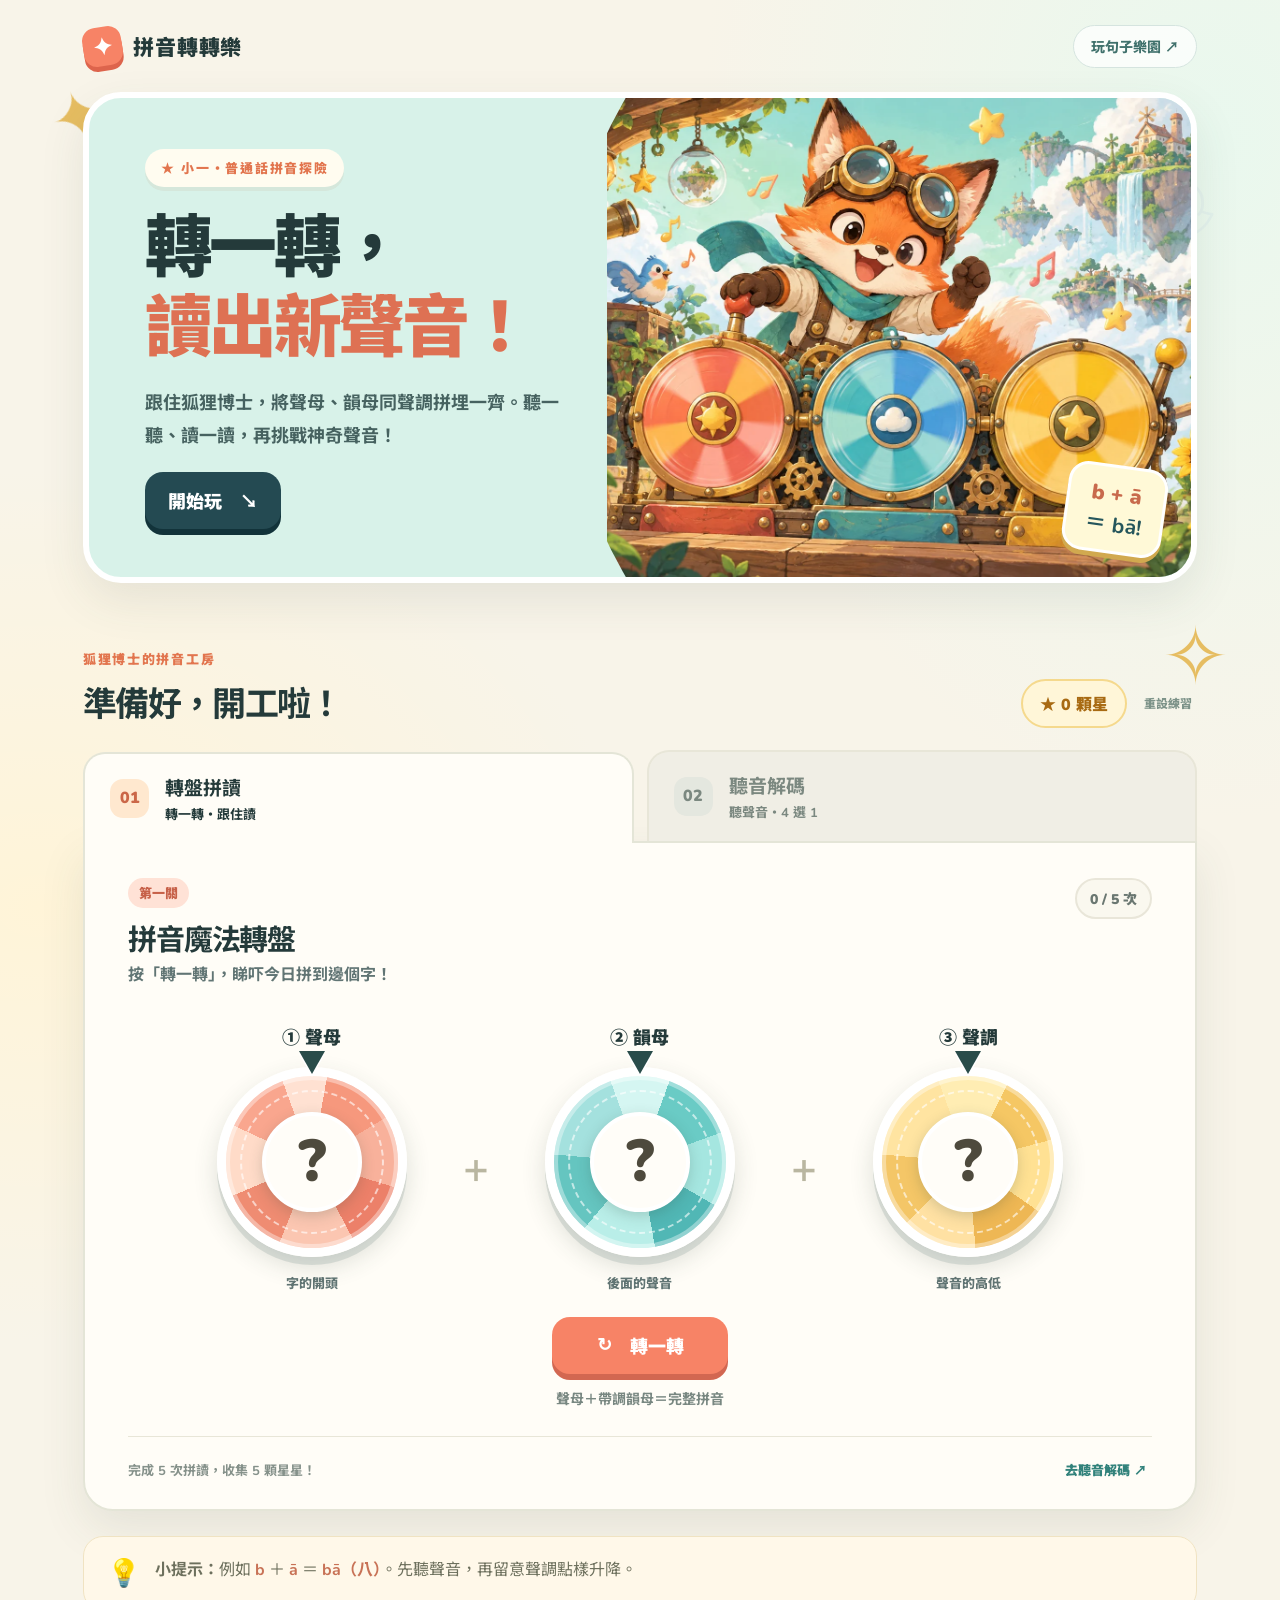
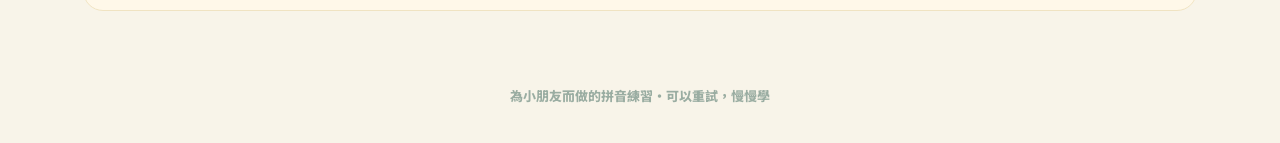
==== index.html @ 9ba0737f "Build Pinyin Wheels student game" ====
<!doctype html>
<html lang="zh-Hant">
<head>
  <meta charset="utf-8">
  <meta name="viewport" content="width=device-width, initial-scale=1, viewport-fit=cover">
  <meta name="theme-color" content="#f8f4e9">
  <meta name="description" content="小學生普通話拼音遊戲：轉動聲母、韻母、聲調轉盤，跟讀錄音，再聽音找出正確拼音和漢字。">
  <title>拼音轉轉樂｜聲母・韻母・聲調</title>
  <link rel="stylesheet" href="./pinyin_wheels.css">
  <script defer src="./pinyin_wheels.js"></script>
</head>
<body>
  <div class="sky-deco star-one" aria-hidden="true">✦</div>
  <div class="sky-deco star-two" aria-hidden="true">✧</div>
  <div class="sky-deco cloud-one" aria-hidden="true">☁</div>
  <div class="site-shell">
    <header class="site-header">
      <a class="brand" href="./" aria-label="拼音轉轉樂首頁"><span class="brand-mark">✦</span><span>拼音轉轉樂</span></a>
      <a class="other-game" href="https://sentence-safari-snowy.vercel.app/sentence_safari.html">玩句子樂園 <span aria-hidden="true">↗</span></a>
    </header>

    <main>
      <section class="hero" aria-labelledby="hero-title">
        <div class="hero-copy">
          <span class="eyebrow"><span aria-hidden="true">★</span> 小一・普通話拼音探險</span>
          <h1 id="hero-title">轉一轉，<br><em>讀出新聲音！</em></h1>
          <p>跟住狐狸博士，將聲母、韻母同聲調拼埋一齊。聽一聽、讀一讀，再挑戰神奇聲音！</p>
          <a class="hero-button" href="#game">開始玩 <span aria-hidden="true">↘</span></a>
        </div>
        <div class="hero-picture"><img src="assets/pinyin/fox-wheels.webp" width="1536" height="1024" alt="卡通狐狸博士在天空工房操作三個彩色轉盤"></div>
        <div class="hero-sticker" aria-hidden="true">b + ā<br><strong>＝ bā!</strong></div>
      </section>

      <section id="game" class="game-section" aria-labelledby="game-heading">
        <div class="section-heading"><div><span class="small-label">狐狸博士的拼音工房</span><h2 id="game-heading">準備好，開工啦！</h2></div><div class="progress-tools"><div id="star-count" class="star-count" aria-live="polite">★ 0 顆星</div><button id="reset-progress" class="reset-button" type="button">重設練習</button></div></div>
        <div class="mode-switch" role="tablist" aria-label="選擇遊戲關卡">
          <button id="tab-spin" class="mode-tab active" type="button" role="tab" aria-selected="true" aria-controls="spin-panel"><span class="tab-number">01</span><span><strong>轉盤拼讀</strong><small>轉一轉・跟住讀</small></span></button>
          <button id="tab-listen" class="mode-tab" type="button" role="tab" aria-selected="false" aria-controls="listen-panel"><span class="tab-number">02</span><span><strong>聽音解碼</strong><small>聽聲音・4 選 1</small></span></button>
        </div>

        <section id="spin-panel" class="game-panel" role="tabpanel" aria-labelledby="tab-spin">
          <div class="panel-heading"><div><span class="level-tag">第一關</span><h3>拼音魔法轉盤</h3><p>按「轉一轉」，睇吓今日拼到邊個字！</p></div><span id="spin-progress" class="progress-pill">0 / 5 次</span></div>
          <div class="wheels" aria-label="聲母、韻母和聲調三個轉盤">
            <div class="wheel-unit coral"><div class="wheel-title">① 聲母</div><div class="wheel-wrap"><div class="pointer" aria-hidden="true"></div><div id="wheel-initial" class="wheel-disc"><span class="wheel-symbol" id="initial-value">?</span></div></div><p>字的開頭</p></div>
            <span class="math-sign" aria-hidden="true">＋</span>
            <div class="wheel-unit aqua"><div class="wheel-title">② 韻母</div><div class="wheel-wrap"><div class="pointer" aria-hidden="true"></div><div id="wheel-final" class="wheel-disc"><span class="wheel-symbol" id="final-value">?</span></div></div><p>後面的聲音</p></div>
            <span class="math-sign" aria-hidden="true">＋</span>
            <div class="wheel-unit honey"><div class="wheel-title">③ 聲調</div><div class="wheel-wrap"><div class="pointer" aria-hidden="true"></div><div id="wheel-tone" class="wheel-disc"><span class="wheel-symbol" id="tone-value">?</span></div></div><p>聲音的高低</p></div>
          </div>
          <div class="spin-controls"><button id="spin-button" class="primary-button" type="button"><span aria-hidden="true">↻</span> 轉一轉</button><p>聲母＋帶調韻母＝完整拼音</p></div>
          <div id="spin-result" class="result-card hidden" aria-live="polite">
            <div class="result-art" id="result-emoji" aria-hidden="true">🌟</div>
            <div class="result-main"><span class="result-kicker">我拼到啦！</span><div class="result-equation"><span id="result-initial">b</span><span>＋</span><span id="result-final">ā</span><span>＝</span><strong id="result-pinyin">bā</strong></div><div class="result-word"><span id="result-hanzi">八</span><span id="result-meaning">數字八</span></div></div>
            <button id="speak-spin" class="sound-button" type="button" aria-label="播放示範讀音">🔊 <span>聽讀音</span></button>
          </div>
          <div id="record-panel" class="record-panel hidden"><div><strong>到你讀啦！</strong><p>跟讀一次。你可以錄音，再播放聽聽自己。</p></div><div class="record-actions"><button id="record-button" class="outline-button" type="button">🎙️ 開始錄音</button><button id="play-recording" class="outline-button" type="button" disabled>▶ 播放自己讀音</button><button id="read-done" class="outline-button done-button" type="button">我讀好了 ★</button></div><p id="record-status" class="record-status" role="status"></p></div>
          <div class="level-footer"><span>完成 5 次拼讀，收集 5 顆星星！</span><button id="go-listen" class="text-button" type="button">去聽音解碼 ↗</button></div>
        </section>

        <section id="listen-panel" class="game-panel hidden" role="tabpanel" aria-labelledby="tab-listen">
          <div class="panel-heading"><div><span class="level-tag blue-tag">第二關</span><h3>聽音解碼任務</h3><p>聽清楚，再逐步搵出聲母、韻母、聲調同漢字。</p></div><span id="quiz-progress" class="progress-pill">第 1 / 5 題</span></div>
          <div id="quiz-body"></div>
        </section>
      </section>
      <section class="learning-note"><span aria-hidden="true">💡</span><p><strong>小提示：</strong>例如 <b>b</b> ＋ <b>ā</b> ＝ <b>bā（八）</b>。先聽聲音，再留意聲調點樣升降。</p></section>
    </main>
    <footer>為小朋友而做的拼音練習・可以重試，慢慢學</footer>
  </div>
</body>
</html>
---- pinyin_wheels.css ----
@import url('https://fonts.googleapis.com/css2?family=Nunito:wght@600;700;800;900&family=Noto+Sans+TC:wght@400;500;600;700;800;900&display=swap');
:root{--ink:#243a3a;--muted:#617574;--cream:#f8f4e9;--paper:#fffdf7;--coral:#f78366;--aqua:#62c7c1;--honey:#f7c65e;--navy:#244a52;--line:#e8e6d8;--shadow:0 18px 46px rgba(58,80,69,.1)}
*{box-sizing:border-box}html{scroll-behavior:smooth}body{margin:0;color:var(--ink);font-family:'Nunito','Noto Sans TC','PingFang TC',sans-serif;background:radial-gradient(ellipse at 95% 8%,#e9f8ee 0,transparent 30%),radial-gradient(ellipse at 3% 52%,#fff4d8 0,transparent 34%),var(--cream);min-width:320px}button,a{font:inherit}button{cursor:pointer}a{color:inherit;text-decoration:none}button:focus-visible,a:focus-visible{outline:4px solid #2a7d78;outline-offset:4px}.hidden{display:none!important}.sky-deco{position:fixed;pointer-events:none;z-index:-1;color:#e6bd61}.star-one{left:4%;top:8%;font-size:66px;transform:rotate(-18deg)}.star-two{right:4%;top:67%;font-size:80px}.cloud-one{right:5%;top:14%;font-size:100px;color:#e3f1ec}.site-shell{max-width:1170px;padding:0 28px;margin:auto}.site-header{height:92px;display:flex;align-items:center;justify-content:space-between}.brand{display:inline-flex;align-items:center;gap:11px;font-size:21px;font-weight:900;letter-spacing:.04em}.brand-mark{display:inline-grid;place-items:center;color:#fff;background:var(--coral);height:39px;width:39px;border-radius:13px;box-shadow:0 5px 0 #dd644c;transform:rotate(-9deg);font-size:24px}.other-game{border:1.5px solid #d5e4df;padding:10px 17px;border-radius:30px;background:#ffffffb5;font-weight:800;color:#40716c;font-size:14px}.other-game:hover{background:#e2f6ee}.hero{position:relative;display:grid;grid-template-columns:47% 53%;min-height:450px;border-radius:38px;overflow:hidden;background:#d8f2e9;box-shadow:var(--shadow);border:6px solid #fff}.hero-copy{padding:51px 20px 48px 56px;z-index:1;align-self:center}.eyebrow,.small-label{display:inline-block;color:#e2754e;font-size:13px;font-weight:900;letter-spacing:.13em}.eyebrow{background:#fffcf0;padding:9px 16px;border-radius:30px;box-shadow:0 4px 0 #d5e7db}.hero h1{font-size:clamp(45px,5.3vw,75px);line-height:1.18;letter-spacing:-.055em;margin:22px 0 18px;font-weight:900}.hero h1 em{color:#de7153;font-style:normal;white-space:nowrap}.hero p{font-size:18px;line-height:1.85;max-width:450px;font-weight:700;color:#466260}.hero-button,.primary-button{display:inline-flex;align-items:center;justify-content:center;gap:18px;border:none;color:white;background:var(--navy);font-weight:900;font-size:18px;border-radius:18px;padding:15px 23px;box-shadow:0 6px 0 #12333a;transition:transform .18s,box-shadow .18s}.hero-button:hover,.primary-button:hover{transform:translateY(-3px);box-shadow:0 9px 0 #12333a}.hero-button:active,.primary-button:active{transform:translateY(4px);box-shadow:0 2px 0 #12333a}.hero-picture{height:100%;min-height:445px;overflow:hidden;clip-path:ellipse(91% 104% at 83% 50%)}.hero-picture img{width:100%;height:100%;object-fit:cover;object-position:51% center}.hero-sticker{position:absolute;right:26px;bottom:23px;transform:rotate(8deg);background:#fff9d7;border:3px solid #fff;border-radius:20px;padding:12px 19px;font-size:21px;font-weight:900;color:#c86a4c;text-align:center;box-shadow:0 5px 0 #d1a94f}.hero-sticker strong{color:#25565c}.game-section{padding-top:65px;scroll-margin-top:20px}.section-heading{display:flex;align-items:end;justify-content:space-between;margin-bottom:22px}.section-heading h2{font-size:34px;margin:7px 0 0;letter-spacing:-.05em}.star-count{background:#fff6d8;color:#a86a12;font-weight:900;padding:10px 17px;border-radius:99px;border:2px solid #f5d98d}.mode-switch{display:grid;grid-template-columns:1fr 1fr;gap:13px;margin-bottom:0}.mode-tab{border:2px solid var(--line);border-bottom:0;border-radius:22px 22px 0 0;background:#f0eee5;color:#7b8880;text-align:left;padding:19px 25px;display:flex;align-items:center;gap:16px;min-height:85px;transition:background .2s,transform .2s}.mode-tab.active{background:var(--paper);border-color:#e4e5d7;color:var(--ink);transform:translateY(2px);z-index:1}.mode-tab:hover{background:#fffdf7}.tab-number{display:grid;place-items:center;background:#e4e7df;width:39px;height:39px;border-radius:13px;font-weight:900}.active .tab-number{background:#ffe8cf;color:#cb6748}.mode-tab strong{font-size:19px;display:block}.mode-tab small{font-size:13px;display:block;margin-top:2px;font-weight:700}.game-panel{border:2px solid #e4e5d7;border-radius:0 0 30px 30px;background:var(--paper);box-shadow:var(--shadow);padding:35px 43px 24px}.panel-heading{display:flex;align-items:start;justify-content:space-between;gap:15px}.level-tag{display:inline-block;background:#ffe2d6;color:#c76149;font-size:13px;font-weight:900;padding:5px 11px;border-radius:99px}.blue-tag{background:#dcf5f2;color:#247c78}.panel-heading h3{font-size:29px;letter-spacing:-.04em;margin:8px 0 1px}.panel-heading p{color:var(--muted);margin:0;font-weight:700}.progress-pill{flex:none;border:2px solid #e9e6d9;background:#faf8ef;border-radius:30px;padding:8px 13px;color:#6a7771;font-weight:900;font-size:14px}.wheels{display:flex;align-items:center;justify-content:center;gap:16px;margin:37px 0 10px}.wheel-unit{width:26%;text-align:center;min-width:0}.wheel-title{font-size:18px;font-weight:900;margin-bottom:17px}.wheel-unit p{margin:16px 0 0;color:var(--muted);font-size:13px;font-weight:800}.wheel-wrap{position:relative;width:min(100%,190px);aspect-ratio:1;margin:auto}.wheel-disc{width:100%;height:100%;border:9px solid #fff;box-shadow:0 8px 0 rgba(27,69,64,.12),0 10px 24px rgba(48,70,57,.16),inset 0 0 0 4px rgba(255,255,255,.37);border-radius:50%;display:grid;place-items:center;position:relative;background:conic-gradient(from -20deg,#ffe1d2 0 30deg,#f6987d 30deg 79deg,#f8b19b 79deg 127deg,#ec8069 127deg 172deg,#fbc6b1 172deg 222deg,#ef8c72 222deg 267deg,#ffdbc8 267deg 315deg,#f9a68e 315deg);transition:transform 1.15s cubic-bezier(.12,.85,.2,1)}.aqua .wheel-disc{background:conic-gradient(from -20deg,#d5f6f2 0 40deg,#6acbc5 40deg 90deg,#a5e6e0 90deg 140deg,#51b7b5 140deg 190deg,#b9eee8 190deg 240deg,#65c5c0 240deg 295deg,#a4e1de 295deg)}.honey .wheel-disc{background:conic-gradient(from -20deg,#ffedb3 0 47deg,#f5c764 47deg 95deg,#ffe193 95deg 145deg,#eeb754 145deg 195deg,#ffe1a3 195deg 245deg,#f4c667 245deg 295deg,#ffe4a1 295deg)}.wheel-disc:before{content:'';position:absolute;inset:14px;border:2px dashed #ffffff9b;border-radius:50%}.wheel-symbol{width:58%;aspect-ratio:1;position:relative;z-index:1;display:grid;place-items:center;border-radius:50%;background:#fffdf8;border:4px solid #fff;box-shadow:0 4px 13px #324b3a34;font-size:clamp(36px,5vw,59px);font-weight:900;color:#4e4a3d;line-height:1}.pointer{position:absolute;top:-16px;left:50%;transform:translateX(-50%);z-index:2;width:0;height:0;border-left:13px solid transparent;border-right:13px solid transparent;border-top:23px solid #294c4a;filter:drop-shadow(0 3px 0 white)}.math-sign{font-size:30px;font-weight:900;color:#b9b6a0;margin-top:24px}.spin-controls{text-align:center;margin:24px 0 26px}.spin-controls p{color:#788781;font-size:14px;font-weight:700;margin:14px 0 0}.primary-button{background:var(--coral);box-shadow:0 6px 0 #d26751;min-width:176px}.primary-button:hover{box-shadow:0 9px 0 #d26751}.primary-button:active{box-shadow:0 2px 0 #d26751}.primary-button:disabled{opacity:.6;cursor:wait}.result-card{display:flex;align-items:center;gap:23px;background:#eaf8f0;border:2px solid #d2ece0;border-radius:26px;padding:18px 24px}.result-art{height:92px;width:92px;display:grid;place-items:center;flex:none;background:#fff;border:3px solid #e1efe2;border-radius:24px;font-size:47px;transform:rotate(-5deg)}.result-main{flex:1;min-width:0}.result-kicker{color:#508873;font-size:13px;font-weight:900}.result-equation{display:flex;align-items:baseline;gap:10px;font-size:27px;font-weight:900;flex-wrap:wrap}.result-equation span:nth-child(even){color:#9daea5;font-size:21px}.result-equation strong{color:#d57253;font-size:34px}.result-word{display:flex;align-items:center;gap:8px}.result-word span:first-child{font-size:25px;font-weight:900}.result-word span:last-child{color:#69847d;font-size:13px;font-weight:800}.sound-button{border:2px solid #bdd9d0;background:#fff;color:#397466;border-radius:16px;padding:12px 17px;font-weight:900;white-space:nowrap}.sound-button:hover,.outline-button:hover{background:#f0fffa}.record-panel{margin-top:15px;background:#fff8e7;border:2px dashed #ebdcae;border-radius:20px;padding:16px 21px;display:flex;flex-wrap:wrap;align-items:center;gap:14px}.record-panel>div:first-child{flex:1;min-width:190px}.record-panel strong{font-size:18px}.record-panel p{margin:3px 0;color:#786d56;font-size:13px;font-weight:700}.record-actions{display:flex;flex-wrap:wrap;gap:8px}.outline-button{border:2px solid #dccb9d;background:white;color:#705f35;border-radius:13px;padding:9px 12px;font-size:14px;font-weight:900}.outline-button:disabled{opacity:.45;cursor:default}.outline-button.recording{background:#fae1da;color:#a84239;border-color:#f3a99a;animation:pulse 1s infinite}.record-panel .record-status{width:100%;margin:0}.level-footer{display:flex;justify-content:space-between;align-items:center;gap:14px;border-top:1px solid var(--line);margin-top:27px;padding-top:18px;color:#85918a;font-size:13px;font-weight:700}.text-button{border:none;background:none;color:#32827b;font-weight:900;padding:5px}.text-button:hover{text-decoration:underline}.learning-note{display:flex;align-items:start;gap:14px;margin:25px auto 55px;padding:18px 23px;border-radius:20px;background:#fff8e9;border:1px solid #f0e3c2;color:#6d705d}.learning-note>span{font-size:27px}.learning-note p{margin:2px 0;line-height:1.7}.learning-note b{color:#c87256}footer{padding:20px 0 37px;text-align:center;color:#9aada2;font-size:13px;font-weight:800}
.quiz-prompt{display:flex;align-items:center;gap:18px;margin:28px 0 22px;padding:22px;background:#eaf6f4;border-radius:23px;border:2px solid #cce7e0}.quiz-mascot{font-size:49px;line-height:1}.quiz-prompt h4{margin:0 0 3px;font-size:20px}.quiz-prompt p{margin:0;color:#637e7a;font-size:14px;font-weight:700}.quiz-play{margin-left:auto;flex:none;border:0;border-radius:15px;background:#3e9690;color:#fff;padding:12px 16px;font-weight:900;box-shadow:0 4px 0 #23716d}.quiz-play:hover{transform:translateY(-2px)}.quiz-step-row{display:flex;gap:8px;flex-wrap:wrap;margin-bottom:22px}.quiz-step{padding:7px 11px;background:#f0f0e9;border-radius:9px;color:#89918a;font-size:12px;font-weight:900}.quiz-step.current{background:#ffe3cb;color:#a9583c}.quiz-step.done{background:#d9f2e9;color:#41816b}.quiz-question{font-size:23px;margin:0 0 19px;letter-spacing:-.02em}.choice-grid{display:grid;grid-template-columns:repeat(4,1fr);gap:12px}.choice{min-height:100px;border:3px solid #e8e9df;background:white;border-radius:20px;display:grid;place-items:center;font-size:36px;font-weight:900;color:#344f4c;box-shadow:0 5px 0 #e8e9df;transition:transform .14s,border .14s}.choice:hover{transform:translateY(-3px);border-color:#84c9bd}.choice:active{transform:translateY(3px);box-shadow:0 2px 0 #e8e9df}.choice.wrong{border-color:#e6917d;background:#fff0e9;animation:shake .3s}.choice.correct{border-color:#73bea7;background:#e7f8ec}.feedback-line{min-height:31px;margin-top:20px;font-size:15px;font-weight:900;color:#467d69}.feedback-line.try{color:#bd674f}.quiz-next{margin-top:16px}.quiz-complete{text-align:center;padding:22px 15px 10px}.quiz-complete .complete-icon{font-size:74px;display:block;animation:pop .55s both}.quiz-complete h4{font-size:32px;margin:7px 0}.quiz-complete p{color:#657c75;font-weight:700}.quiz-complete .big-pinyin{font-size:39px;color:#da7954;font-weight:900}.quiz-complete .big-hanzi{font-size:57px;margin-left:13px}.quiz-final{text-align:center;padding:30px}.quiz-final .complete-icon{font-size:80px}.quiz-final h4{font-size:35px;margin:10px 0}.quiz-final p{font-size:17px;color:#697c75}.quiz-final button{margin-top:14px}.confetti{position:fixed;pointer-events:none;inset:0;overflow:hidden;z-index:50}.confetti i{position:absolute;top:-30px;width:12px;height:21px;border-radius:3px;animation:fall 1.6s ease-in forwards}
.wheel-disc.spinning{animation:wheel-spin 1.1s cubic-bezier(.13,.73,.24,1) both}
.done-button{background:#fff1cc;border-color:#e9c973;color:#976111}.done-button:hover{background:#ffe5a6}
.progress-tools{display:flex;align-items:center;gap:12px}.reset-button{border:0;background:transparent;color:#7d9389;font-size:12px;font-weight:800;padding:5px}.reset-button:hover{text-decoration:underline}
@media(max-width:520px){.section-heading{align-items:start;gap:8px}.progress-tools{flex-direction:column;align-items:flex-end;gap:2px}}
@keyframes wheel-spin{to{transform:rotate(1080deg)}}@keyframes pulse{50%{box-shadow:0 0 0 7px #e8776f48}}@keyframes shake{25%{transform:translateX(-5px)}75%{transform:translateX(5px)}}@keyframes pop{0%{transform:scale(.4)}70%{transform:scale(1.16)}100%{transform:scale(1)}}@keyframes fall{to{transform:translateY(105vh) rotate(680deg);opacity:0}}
@media(max-width:800px){.site-shell{padding:0 17px}.hero{grid-template-columns:1fr;min-height:0}.hero-copy{padding:35px 30px 26px}.hero-picture{height:260px;min-height:0;clip-path:none}.hero-picture img{object-position:center 53%}.hero-sticker{right:20px;bottom:13px;font-size:15px;padding:8px 12px}.game-panel{padding:27px 22px 20px}.wheels{gap:8px}.wheel-unit{width:30%}.wheel-title{font-size:15px}.wheel-wrap{width:100%}.math-sign{font-size:21px}.wheel-symbol{font-size:clamp(25px,5vw,46px)}.choice-grid{grid-template-columns:repeat(2,1fr)}}
@media(max-width:520px){.site-header{height:73px}.brand{font-size:17px}.brand-mark{height:32px;width:32px;font-size:19px}.other-game{font-size:11px;padding:8px 10px}.hero{border-radius:27px;border-width:4px}.hero-copy{padding:29px 24px 21px}.hero h1{font-size:44px;margin:17px 0 9px}.hero p{font-size:15px}.hero-button{font-size:15px;padding:12px 18px}.hero-picture{height:205px}.game-section{padding-top:42px}.section-heading h2{font-size:25px}.star-count{font-size:12px;padding:8px 10px}.mode-tab{padding:11px 10px;gap:8px;min-height:76px}.tab-number{height:30px;width:30px;border-radius:9px;font-size:12px}.mode-tab strong{font-size:15px}.mode-tab small{font-size:10px}.game-panel{padding:24px 14px 18px}.panel-heading h3{font-size:23px}.panel-heading p{font-size:13px}.progress-pill{font-size:11px;padding:6px 8px}.wheels{gap:3px;margin:30px 0 9px}.wheel-unit{width:30%}.wheel-title{font-size:13px;margin-bottom:11px}.wheel-disc{border-width:5px}.wheel-disc:before{inset:7px}.wheel-symbol{font-size:30px}.pointer{top:-11px;border-left-width:8px;border-right-width:8px;border-top-width:15px}.wheel-unit p{font-size:10px;margin-top:11px}.math-sign{font-size:16px;margin-top:17px}.result-card{padding:13px;gap:10px;flex-wrap:wrap}.result-art{width:64px;height:64px;font-size:34px;border-radius:17px}.result-equation{font-size:21px;gap:5px}.result-equation strong{font-size:27px}.result-word span:first-child{font-size:20px}.sound-button{width:100%}.level-footer{font-size:11px}.quiz-prompt{padding:15px;gap:8px}.quiz-mascot{font-size:36px}.quiz-prompt h4{font-size:16px}.quiz-prompt p{font-size:12px}.quiz-play{font-size:12px;padding:10px 9px}.quiz-question{font-size:20px}.choice{min-height:78px;font-size:29px}.learning-note{font-size:13px}}
@media(prefers-reduced-motion:reduce){*,*:before,*:after{scroll-behavior:auto!important;animation-duration:.01ms!important;transition-duration:.01ms!important}}
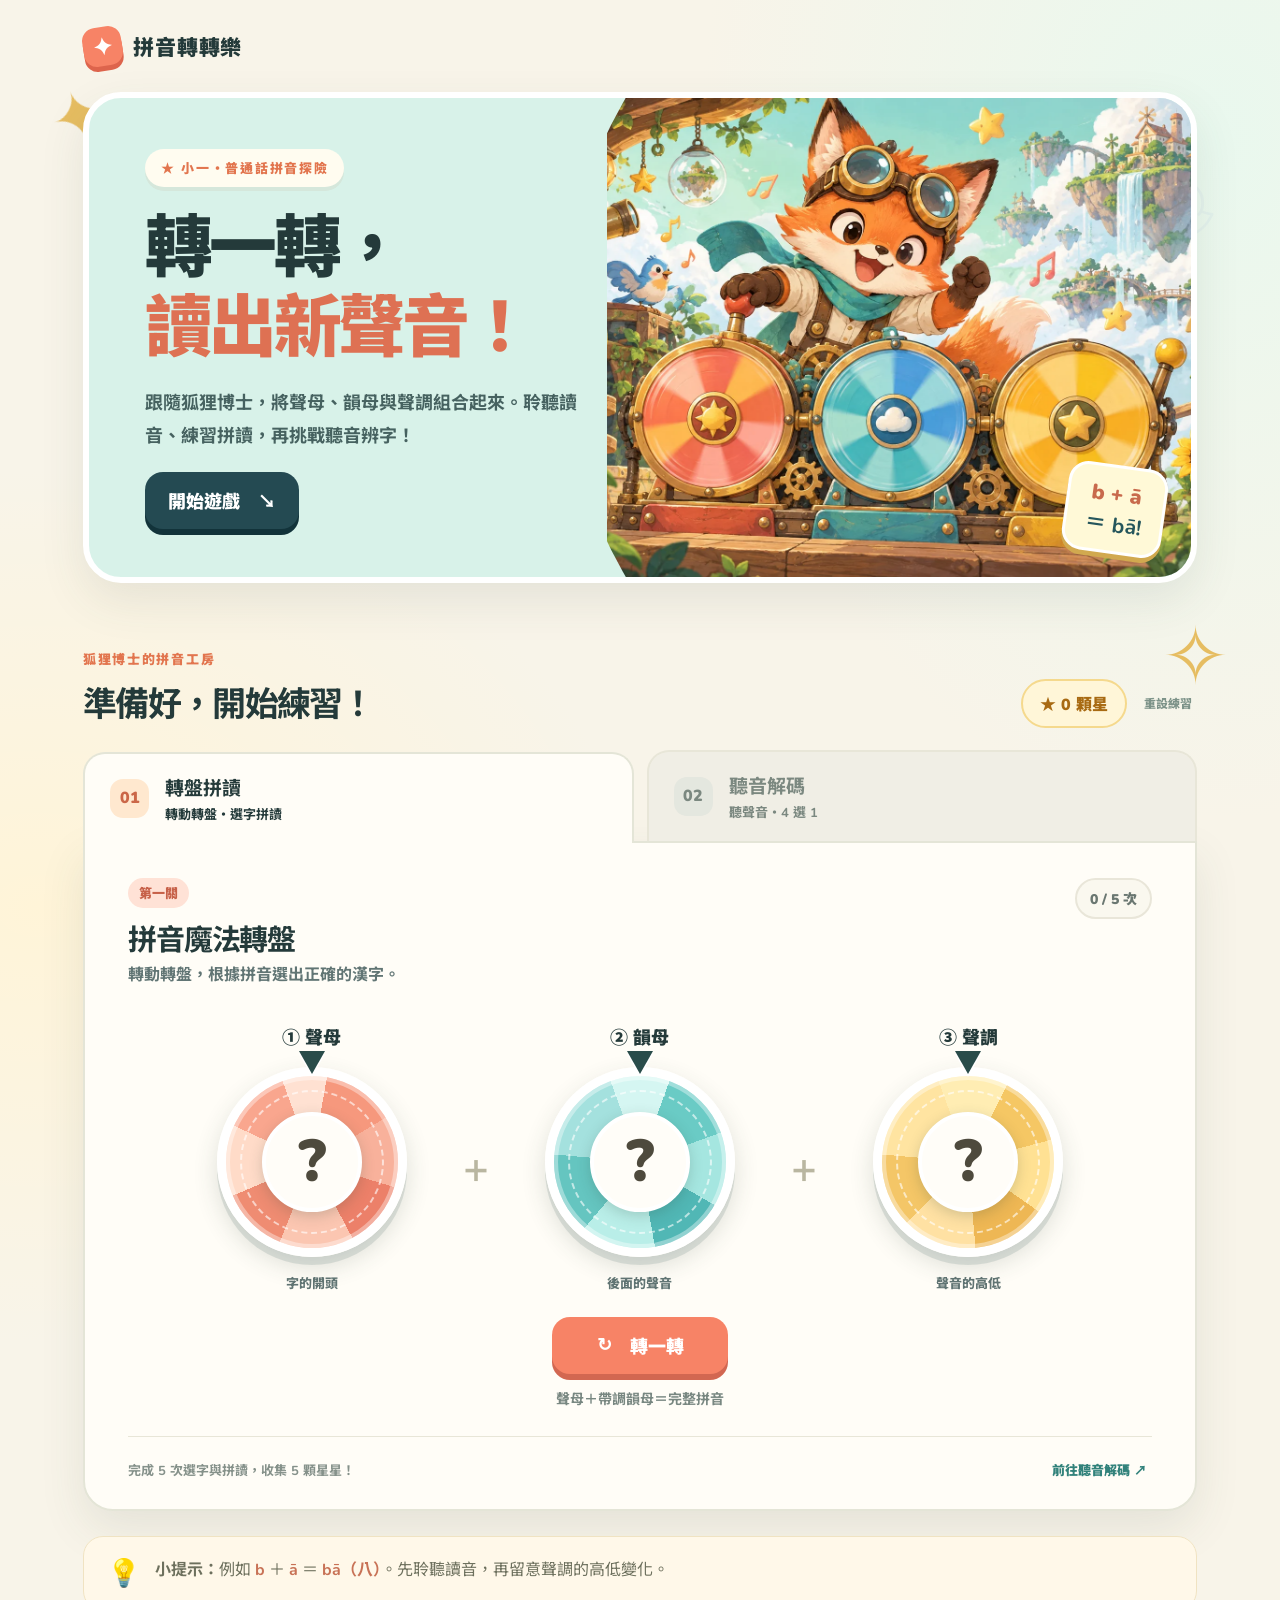
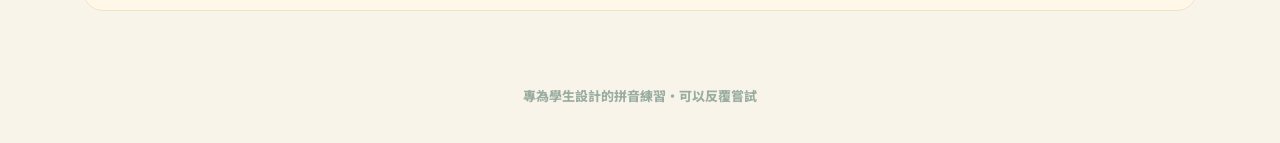
==== commit 1a59e6ce: "Expand pinyin word bank and add spin answer challenge" ====
--- a/index.html
+++ b/index.html
@@ -16,7 +16,6 @@
   <div class="site-shell">
     <header class="site-header">
       <a class="brand" href="./" aria-label="拼音轉轉樂首頁"><span class="brand-mark">✦</span><span>拼音轉轉樂</span></a>
-      <a class="other-game" href="https://sentence-safari-snowy.vercel.app/sentence_safari.html">玩句子樂園 <span aria-hidden="true">↗</span></a>
     </header>
 
     <main>
@@ -24,22 +23,22 @@
         <div class="hero-copy">
           <span class="eyebrow"><span aria-hidden="true">★</span> 小一・普通話拼音探險</span>
           <h1 id="hero-title">轉一轉，<br><em>讀出新聲音！</em></h1>
-          <p>跟住狐狸博士，將聲母、韻母同聲調拼埋一齊。聽一聽、讀一讀，再挑戰神奇聲音！</p>
-          <a class="hero-button" href="#game">開始玩 <span aria-hidden="true">↘</span></a>
+          <p>跟隨狐狸博士，將聲母、韻母與聲調組合起來。聆聽讀音、練習拼讀，再挑戰聽音辨字！</p>
+          <a class="hero-button" href="#game">開始遊戲 <span aria-hidden="true">↘</span></a>
         </div>
         <div class="hero-picture"><img src="assets/pinyin/fox-wheels.webp" width="1536" height="1024" alt="卡通狐狸博士在天空工房操作三個彩色轉盤"></div>
         <div class="hero-sticker" aria-hidden="true">b + ā<br><strong>＝ bā!</strong></div>
       </section>
 
       <section id="game" class="game-section" aria-labelledby="game-heading">
-        <div class="section-heading"><div><span class="small-label">狐狸博士的拼音工房</span><h2 id="game-heading">準備好，開工啦！</h2></div><div class="progress-tools"><div id="star-count" class="star-count" aria-live="polite">★ 0 顆星</div><button id="reset-progress" class="reset-button" type="button">重設練習</button></div></div>
+        <div class="section-heading"><div><span class="small-label">狐狸博士的拼音工房</span><h2 id="game-heading">準備好，開始練習！</h2></div><div class="progress-tools"><div id="star-count" class="star-count" aria-live="polite">★ 0 顆星</div><button id="reset-progress" class="reset-button" type="button">重設練習</button></div></div>
         <div class="mode-switch" role="tablist" aria-label="選擇遊戲關卡">
-          <button id="tab-spin" class="mode-tab active" type="button" role="tab" aria-selected="true" aria-controls="spin-panel"><span class="tab-number">01</span><span><strong>轉盤拼讀</strong><small>轉一轉・跟住讀</small></span></button>
+          <button id="tab-spin" class="mode-tab active" type="button" role="tab" aria-selected="true" aria-controls="spin-panel"><span class="tab-number">01</span><span><strong>轉盤拼讀</strong><small>轉動轉盤・選字拼讀</small></span></button>
           <button id="tab-listen" class="mode-tab" type="button" role="tab" aria-selected="false" aria-controls="listen-panel"><span class="tab-number">02</span><span><strong>聽音解碼</strong><small>聽聲音・4 選 1</small></span></button>
         </div>
 
         <section id="spin-panel" class="game-panel" role="tabpanel" aria-labelledby="tab-spin">
-          <div class="panel-heading"><div><span class="level-tag">第一關</span><h3>拼音魔法轉盤</h3><p>按「轉一轉」，睇吓今日拼到邊個字！</p></div><span id="spin-progress" class="progress-pill">0 / 5 次</span></div>
+          <div class="panel-heading"><div><span class="level-tag">第一關</span><h3>拼音魔法轉盤</h3><p>轉動轉盤，根據拼音選出正確的漢字。</p></div><span id="spin-progress" class="progress-pill">0 / 5 次</span></div>
           <div class="wheels" aria-label="聲母、韻母和聲調三個轉盤">
             <div class="wheel-unit coral"><div class="wheel-title">① 聲母</div><div class="wheel-wrap"><div class="pointer" aria-hidden="true"></div><div id="wheel-initial" class="wheel-disc"><span class="wheel-symbol" id="initial-value">?</span></div></div><p>字的開頭</p></div>
             <span class="math-sign" aria-hidden="true">＋</span>
@@ -49,22 +48,23 @@
           </div>
           <div class="spin-controls"><button id="spin-button" class="primary-button" type="button"><span aria-hidden="true">↻</span> 轉一轉</button><p>聲母＋帶調韻母＝完整拼音</p></div>
           <div id="spin-result" class="result-card hidden" aria-live="polite">
-            <div class="result-art" id="result-emoji" aria-hidden="true">🌟</div>
-            <div class="result-main"><span class="result-kicker">我拼到啦！</span><div class="result-equation"><span id="result-initial">b</span><span>＋</span><span id="result-final">ā</span><span>＝</span><strong id="result-pinyin">bā</strong></div><div class="result-word"><span id="result-hanzi">八</span><span id="result-meaning">數字八</span></div></div>
-            <button id="speak-spin" class="sound-button" type="button" aria-label="播放示範讀音">🔊 <span>聽讀音</span></button>
+            <div class="result-art hidden" id="result-emoji" aria-hidden="true">🌟</div>
+            <div class="result-main"><span class="result-kicker">請讀出這個拼音</span><div class="result-equation"><span id="result-initial">b</span><span>＋</span><span id="result-final">ā</span><span>＝</span><strong id="result-pinyin">bā</strong></div><div class="result-word hidden" id="result-word"><span id="result-hanzi">八</span><span id="result-meaning">數字八</span></div></div>
+            <button id="speak-spin" class="sound-button" type="button" aria-label="播放示範讀音">🔊 <span>聆聽讀音</span></button>
           </div>
-          <div id="record-panel" class="record-panel hidden"><div><strong>到你讀啦！</strong><p>跟讀一次。你可以錄音，再播放聽聽自己。</p></div><div class="record-actions"><button id="record-button" class="outline-button" type="button">🎙️ 開始錄音</button><button id="play-recording" class="outline-button" type="button" disabled>▶ 播放自己讀音</button><button id="read-done" class="outline-button done-button" type="button">我讀好了 ★</button></div><p id="record-status" class="record-status" role="status"></p></div>
-          <div class="level-footer"><span>完成 5 次拼讀，收集 5 顆星星！</span><button id="go-listen" class="text-button" type="button">去聽音解碼 ↗</button></div>
+          <div id="spin-question" class="spin-question hidden" aria-live="polite"><h4>哪個漢字與拼音相符？</h4><div id="spin-options" class="choice-grid spin-choice-grid"></div><p id="spin-feedback" class="feedback-line" role="status"></p></div>
+          <div id="record-panel" class="record-panel hidden"><div><strong>請你朗讀！</strong><p>請跟讀一次。你也可以錄音，然後聆聽自己的讀音。</p></div><div class="record-actions"><button id="record-button" class="outline-button" type="button">🎙️ 開始錄音</button><button id="play-recording" class="outline-button" type="button" disabled>▶ 播放我的讀音</button><button id="read-done" class="outline-button done-button" type="button">我讀好了 ★</button></div><p id="record-status" class="record-status" role="status"></p></div>
+          <div class="level-footer"><span>完成 5 次選字與拼讀，收集 5 顆星星！</span><button id="go-listen" class="text-button" type="button">前往聽音解碼 ↗</button></div>
         </section>
 
         <section id="listen-panel" class="game-panel hidden" role="tabpanel" aria-labelledby="tab-listen">
-          <div class="panel-heading"><div><span class="level-tag blue-tag">第二關</span><h3>聽音解碼任務</h3><p>聽清楚，再逐步搵出聲母、韻母、聲調同漢字。</p></div><span id="quiz-progress" class="progress-pill">第 1 / 5 題</span></div>
+          <div class="panel-heading"><div><span class="level-tag blue-tag">第二關</span><h3>聽音解碼任務</h3><p>仔細聆聽，依次選出聲母、韻母、聲調與漢字。</p></div><span id="quiz-progress" class="progress-pill">第 1 / 5 題</span></div>
           <div id="quiz-body"></div>
         </section>
       </section>
-      <section class="learning-note"><span aria-hidden="true">💡</span><p><strong>小提示：</strong>例如 <b>b</b> ＋ <b>ā</b> ＝ <b>bā（八）</b>。先聽聲音，再留意聲調點樣升降。</p></section>
+      <section class="learning-note"><span aria-hidden="true">💡</span><p><strong>小提示：</strong>例如 <b>b</b> ＋ <b>ā</b> ＝ <b>bā（八）</b>。先聆聽讀音，再留意聲調的高低變化。</p></section>
     </main>
-    <footer>為小朋友而做的拼音練習・可以重試，慢慢學</footer>
+    <footer>專為學生設計的拼音練習・可以反覆嘗試</footer>
   </div>
 </body>
 </html>
--- a/pinyin_wheels.css
+++ b/pinyin_wheels.css
@@ -9,4 +9,9 @@
 @keyframes wheel-spin{to{transform:rotate(1080deg)}}@keyframes pulse{50%{box-shadow:0 0 0 7px #e8776f48}}@keyframes shake{25%{transform:translateX(-5px)}75%{transform:translateX(5px)}}@keyframes pop{0%{transform:scale(.4)}70%{transform:scale(1.16)}100%{transform:scale(1)}}@keyframes fall{to{transform:translateY(105vh) rotate(680deg);opacity:0}}
 @media(max-width:800px){.site-shell{padding:0 17px}.hero{grid-template-columns:1fr;min-height:0}.hero-copy{padding:35px 30px 26px}.hero-picture{height:260px;min-height:0;clip-path:none}.hero-picture img{object-position:center 53%}.hero-sticker{right:20px;bottom:13px;font-size:15px;padding:8px 12px}.game-panel{padding:27px 22px 20px}.wheels{gap:8px}.wheel-unit{width:30%}.wheel-title{font-size:15px}.wheel-wrap{width:100%}.math-sign{font-size:21px}.wheel-symbol{font-size:clamp(25px,5vw,46px)}.choice-grid{grid-template-columns:repeat(2,1fr)}}
 @media(max-width:520px){.site-header{height:73px}.brand{font-size:17px}.brand-mark{height:32px;width:32px;font-size:19px}.other-game{font-size:11px;padding:8px 10px}.hero{border-radius:27px;border-width:4px}.hero-copy{padding:29px 24px 21px}.hero h1{font-size:44px;margin:17px 0 9px}.hero p{font-size:15px}.hero-button{font-size:15px;padding:12px 18px}.hero-picture{height:205px}.game-section{padding-top:42px}.section-heading h2{font-size:25px}.star-count{font-size:12px;padding:8px 10px}.mode-tab{padding:11px 10px;gap:8px;min-height:76px}.tab-number{height:30px;width:30px;border-radius:9px;font-size:12px}.mode-tab strong{font-size:15px}.mode-tab small{font-size:10px}.game-panel{padding:24px 14px 18px}.panel-heading h3{font-size:23px}.panel-heading p{font-size:13px}.progress-pill{font-size:11px;padding:6px 8px}.wheels{gap:3px;margin:30px 0 9px}.wheel-unit{width:30%}.wheel-title{font-size:13px;margin-bottom:11px}.wheel-disc{border-width:5px}.wheel-disc:before{inset:7px}.wheel-symbol{font-size:30px}.pointer{top:-11px;border-left-width:8px;border-right-width:8px;border-top-width:15px}.wheel-unit p{font-size:10px;margin-top:11px}.math-sign{font-size:16px;margin-top:17px}.result-card{padding:13px;gap:10px;flex-wrap:wrap}.result-art{width:64px;height:64px;font-size:34px;border-radius:17px}.result-equation{font-size:21px;gap:5px}.result-equation strong{font-size:27px}.result-word span:first-child{font-size:20px}.sound-button{width:100%}.level-footer{font-size:11px}.quiz-prompt{padding:15px;gap:8px}.quiz-mascot{font-size:36px}.quiz-prompt h4{font-size:16px}.quiz-prompt p{font-size:12px}.quiz-play{font-size:12px;padding:10px 9px}.quiz-question{font-size:20px}.choice{min-height:78px;font-size:29px}.learning-note{font-size:13px}}
+
+.spin-question{margin-top:16px;padding:19px 23px 8px;border:2px solid #e8e3cf;border-radius:22px;background:#fffdf7}
+.spin-question h4{margin:0 0 15px;font-size:20px;color:#355a53}
+.spin-choice-grid .choice{min-height:83px}
+@media(max-width:520px){.spin-question{padding:15px 12px 5px}.spin-question h4{font-size:17px}.spin-choice-grid .choice{min-height:70px;font-size:27px}}
 @media(prefers-reduced-motion:reduce){*,*:before,*:after{scroll-behavior:auto!important;animation-duration:.01ms!important;transition-duration:.01ms!important}}
